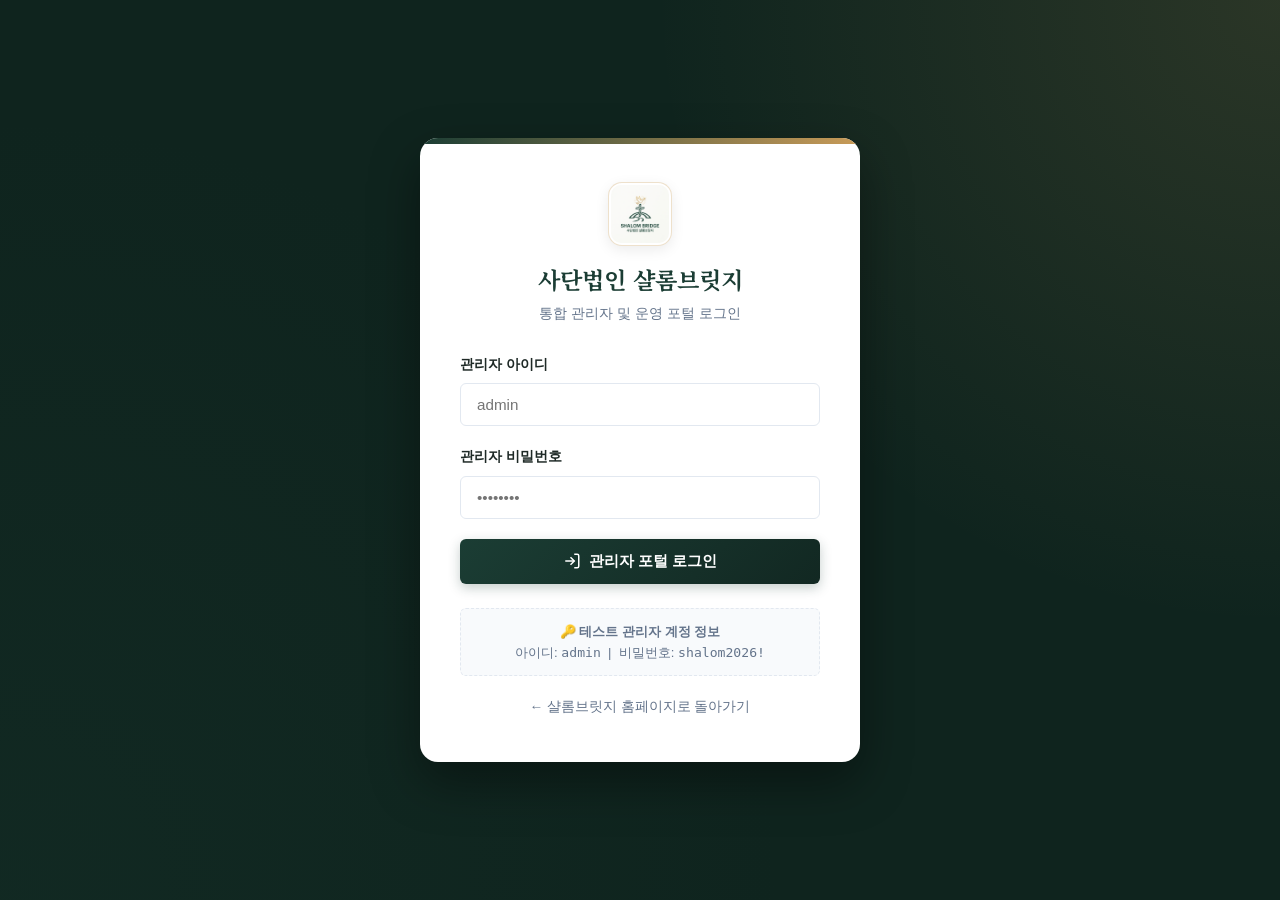
==== admin.html @ 012acdba "feat: 사단법인 샬롬브릿지 공식 웹사이트 및 관리자 포털 초기 릴리즈" ====
<!DOCTYPE html>
<html lang="ko">
<head>
  <meta charset="UTF-8">
  <meta name="viewport" content="width=device-width, initial-scale=1.0">
  <title>사단법인 샬롬브릿지 | 관리자 통합 운영 포털</title>
  <link rel="icon" type="image/png" href="assets/logo.png">
  <link rel="stylesheet" href="css/admin.css">
</head>
<body>

  <!-- ==========================================================================
       1. Admin Login Screen
       ========================================================================== -->
  <div class="admin-login-screen" id="admin-login-screen">
    <div class="login-box">
      <div class="login-logo">
        <img src="assets/logo.png" alt="샬롬브릿지">
      </div>
      <h2 class="login-title">사단법인 샬롬브릿지</h2>
      <p class="login-subtitle">통합 관리자 및 운영 포털 로그인</p>

      <form id="admin-login-form" class="login-form">
        <div class="admin-form-group">
          <label class="admin-label" for="admin-id">관리자 아이디</label>
          <input type="text" id="admin-id" class="admin-input" placeholder="admin" required autocomplete="username">
        </div>

        <div class="admin-form-group">
          <label class="admin-label" for="admin-pw">관리자 비밀번호</label>
          <input type="password" id="admin-pw" class="admin-input" placeholder="••••••••" required autocomplete="current-password">
        </div>

        <button type="submit" class="admin-btn admin-btn-primary">
          <svg width="18" height="18" viewBox="0 0 24 24" fill="none" stroke="currentColor" stroke-width="2"><path d="M15 3h4a2 2 0 0 1 2 2v14a2 2 0 0 1-2 2h-4"/><polyline points="10 17 15 12 10 7"/><line x1="15" y1="12" x2="3" y2="12"/></svg>
          관리자 포털 로그인
        </button>
      </form>

      <div class="login-credentials-hint">
        🔑 <strong>테스트 관리자 계정 정보</strong><br>
        아이디: <code>admin</code> &nbsp;|&nbsp; 비밀번호: <code>shalom2026!</code>
      </div>
      
      <div style="margin-top: 18px;">
        <a href="index.html" style="font-size: 0.85rem; color: #64748b; text-decoration: none;">← 샬롬브릿지 홈페이지로 돌아가기</a>
      </div>
    </div>
  </div>

  <!-- ==========================================================================
       2. Admin Dashboard Layout (Main View)
       ========================================================================== -->
  <div class="admin-layout" id="admin-layout">
    
    <!-- Sidebar -->
    <aside class="admin-sidebar">
      <div class="sidebar-brand">
        <img src="assets/logo.png" alt="샬롬브릿지" class="sidebar-logo">
        <div class="sidebar-brand-text">
          <h3>샬롬브릿지</h3>
          <span>ADMIN PORTAL</span>
        </div>
      </div>

      <nav class="sidebar-nav">
        <button class="sidebar-nav-btn active" data-tab="overview">
          <svg width="18" height="18" viewBox="0 0 24 24" fill="none" stroke="currentColor" stroke-width="2"><rect x="3" y="3" width="7" height="7"/><rect x="14" y="3" width="7" height="7"/><rect x="14" y="14" width="7" height="7"/><rect x="3" y="14" width="7" height="7"/></svg>
          통합 운영 현황
        </button>

        <button class="sidebar-nav-btn" data-tab="members">
          <svg width="18" height="18" viewBox="0 0 24 24" fill="none" stroke="currentColor" stroke-width="2"><path d="M17 21v-2a4 4 0 0 0-4-4H5a4 4 0 0 0-4 4v2"/><circle cx="9" cy="7" r="4"/><path d="M23 21v-2a4 4 0 0 0-3-3.87"/><path d="M16 3.13a4 4 0 0 1 0 7.75"/></svg>
          회원 가입 관리
        </button>

        <button class="sidebar-nav-btn" data-tab="applications">
          <svg width="18" height="18" viewBox="0 0 24 24" fill="none" stroke="currentColor" stroke-width="2"><path d="M14 2H6a2 2 0 0 0-2 2v16a2 2 0 0 0 2 2h12a2 2 0 0 0 2-2V8z"/><polyline points="14 2 14 8 20 8"/><line x1="16" y1="13" x2="8" y2="13"/><line x1="16" y1="17" x2="8" y2="17"/><polyline points="10 9 9 9 8 9"/></svg>
          긴급지원 & 상담 신청
        </button>

        <button class="sidebar-nav-btn" data-tab="donations">
          <svg width="18" height="18" viewBox="0 0 24 24" fill="none" stroke="currentColor" stroke-width="2"><path d="M19 14c1.49-1.46 3-3.21 3-5.5A5.5 5.5 0 0 0 16.5 3c-1.76 0-3 .5-4.5 2-1.5-1.5-2.74-2-4.5-2A5.5 5.5 0 0 0 2 8.5c0 2.3 1.5 4.05 3 5.5l7 7Z"/></svg>
          후원금 & 동역자 관리
        </button>

        <button class="sidebar-nav-btn" data-tab="template">
          <svg width="18" height="18" viewBox="0 0 24 24" fill="none" stroke="currentColor" stroke-width="2"><path d="M21 15a2 2 0 0 1-2 2H7l-4 4V5a2 2 0 0 1 2-2h14a2 2 0 0 1 2 2z"/></svg>
          자동 감사인사 서신 설정
        </button>
      </nav>

      <div class="sidebar-footer">
        <div class="sidebar-user">
          <div class="user-avatar">관</div>
          <div class="user-info">
            <h5>최고 관리자</h5>
            <span>admin@shalom.org</span>
          </div>
        </div>
        <button class="btn-logout" id="admin-logout-btn" title="로그아웃">
          <svg width="18" height="18" viewBox="0 0 24 24" fill="none" stroke="currentColor" stroke-width="2"><path d="M9 21H5a2 2 0 0 1-2-2V5a2 2 0 0 1 2-2h4"/><polyline points="16 17 21 12 16 7"/><line x1="21" y1="12" x2="9" y2="12"/></svg>
        </button>
      </div>
    </aside>

    <!-- Main Content Area -->
    <main class="admin-main">
      <div class="admin-header">
        <div class="admin-page-title">
          <h1 id="admin-title-h1">통합 운영 현황</h1>
          <p id="admin-title-p">샬롬브릿지의 회원, 긴급지원, 후원 지표를 한눈에 파악합니다.</p>
        </div>
        <div class="admin-header-actions">
          <a href="index.html" class="btn-site-link" target="_blank">
            <svg width="16" height="16" viewBox="0 0 24 24" fill="none" stroke="currentColor" stroke-width="2"><path d="M18 13v6a2 2 0 0 1-2 2H5a2 2 0 0 1-2-2V8a2 2 0 0 1 2-2h6"/><polyline points="15 3 21 3 21 9"/><line x1="10" y1="14" x2="21" y2="3"/></svg>
            홈페이지 바로가기
          </a>
        </div>
      </div>

      <!-- KPI Stats Grid -->
      <div class="admin-stats-grid">
        <div class="stat-kpi-card">
          <div class="kpi-icon-box green">
            <svg width="24" height="24" viewBox="0 0 24 24" fill="none" stroke="currentColor" stroke-width="2"><path d="M17 21v-2a4 4 0 0 0-4-4H5a4 4 0 0 0-4 4v2"/><circle cx="9" cy="7" r="4"/><path d="M23 21v-2a4 4 0 0 0-3-3.87"/><path d="M16 3.13a4 4 0 0 1 0 7.75"/></svg>
          </div>
          <div class="kpi-details">
            <h4>총 등록 회원수</h4>
            <div class="kpi-value" id="kpi-total-members">0명</div>
            <div class="kpi-sub">목회자/사모/PK/성도</div>
          </div>
        </div>

        <div class="stat-kpi-card">
          <div class="kpi-icon-box blue">
            <svg width="24" height="24" viewBox="0 0 24 24" fill="none" stroke="currentColor" stroke-width="2"><path d="M14 2H6a2 2 0 0 0-2 2v16a2 2 0 0 0 2 2h12a2 2 0 0 0 2-2V8z"/><polyline points="14 2 14 8 20 8"/><line x1="16" y1="13" x2="8" y2="13"/><line x1="16" y1="17" x2="8" y2="17"/></svg>
          </div>
          <div class="kpi-details">
            <h4>긴급지원·상담 접수</h4>
            <div class="kpi-value" id="kpi-total-apps">0건</div>
            <div class="kpi-sub">누적 신청 건수</div>
          </div>
        </div>

        <div class="stat-kpi-card">
          <div class="kpi-icon-box red">
            <svg width="24" height="24" viewBox="0 0 24 24" fill="none" stroke="currentColor" stroke-width="2"><path d="M22 12h-4l-3 9L9 3l-3 9H2"/></svg>
          </div>
          <div class="kpi-details">
            <h4>지원 확정 및 구호</h4>
            <div class="kpi-value" id="kpi-approved-apps">0건</div>
            <div class="kpi-sub">의료비·생계비 집행</div>
          </div>
        </div>

        <div class="stat-kpi-card">
          <div class="kpi-icon-box gold">
            <svg width="24" height="24" viewBox="0 0 24 24" fill="none" stroke="currentColor" stroke-width="2"><path d="M12 2v20M17 5H9.5a3.5 3.5 0 0 0 0 7h5a3.5 3.5 0 0 1 0 7H6"/></svg>
          </div>
          <div class="kpi-details">
            <h4>총 후원 약정액</h4>
            <div class="kpi-value" id="kpi-monthly-donations">0원</div>
            <div class="kpi-sub">정기 & 일시 동역 기금</div>
          </div>
        </div>
      </div>

      <!-- ======================================================================
           Tab 1: Overview
           ====================================================================== -->
      <div class="admin-tab-panel active" id="tab-overview">
        <div style="display:grid; grid-template-columns: 1fr 1fr; gap: 24px;">
          
          <!-- Recent Members -->
          <div class="admin-card">
            <div class="admin-card-header">
              <h3 class="admin-card-title">최근 가입 회원</h3>
            </div>
            <div class="data-table-container">
              <table class="admin-table">
                <thead>
                  <tr>
                    <th>이름</th>
                    <th>구분</th>
                    <th>소속</th>
                    <th>가입일</th>
                  </tr>
                </thead>
                <tbody id="overview-recent-members"></tbody>
              </table>
            </div>
          </div>

          <!-- Recent Applications -->
          <div class="admin-card">
            <div class="admin-card-header">
              <h3 class="admin-card-title">최근 긴급지원 및 상담 신청</h3>
            </div>
            <div class="data-table-container">
              <table class="admin-table">
                <thead>
                  <tr>
                    <th>신청자</th>
                    <th>신청 분야</th>
                    <th>상태</th>
                    <th>접수일</th>
                  </tr>
                </thead>
                <tbody id="overview-recent-apps"></tbody>
              </table>
            </div>
          </div>

        </div>
      </div>

      <!-- ======================================================================
           Tab 2: Members Management
           ====================================================================== -->
      <div class="admin-tab-panel" id="tab-members">
        <div class="admin-card">
          <div class="admin-card-header">
            <h3 class="admin-card-title">등록 회원 전체 목록</h3>
            <div class="table-toolbar">
              <select id="member-role-filter" class="filter-select">
                <option value="all">전체 회원 구분</option>
                <option value="pastor">목사 / 목회자</option>
                <option value="spouse">사모</option>
                <option value="pk">PK 자녀</option>
                <option value="missionary">선교사</option>
                <option value="donor">후원 성도</option>
              </select>
              <input type="text" id="member-search-input" class="search-input" placeholder="이름, 교회, 이메일 검색...">
            </div>
          </div>
          <div class="data-table-container">
            <table class="admin-table">
              <thead>
                <tr>
                  <th>번호</th>
                  <th>성명</th>
                  <th>회원 구분</th>
                  <th>소속 교단/교회</th>
                  <th>연락처</th>
                  <th>이메일</th>
                  <th>가입일시</th>
                  <th>관리</th>
                </tr>
              </thead>
              <tbody id="members-table-body"></tbody>
            </table>
          </div>
        </div>
      </div>

      <!-- ======================================================================
           Tab 3: Applications Management
           ====================================================================== -->
      <div class="admin-tab-panel" id="tab-applications">
        <div class="admin-card">
          <div class="admin-card-header">
            <h3 class="admin-card-title">긴급 의료비 & 전문 상담 신청 접수처</h3>
          </div>
          <div class="data-table-container">
            <table class="admin-table">
              <thead>
                <tr>
                  <th>접수번호</th>
                  <th>신청자</th>
                  <th>지원 분야</th>
                  <th>소속</th>
                  <th>연락처</th>
                  <th>신청 내용 요약</th>
                  <th>진행 상태</th>
                  <th>신청일</th>
                  <th>상태 변경</th>
                </tr>
              </thead>
              <tbody id="applications-table-body"></tbody>
            </table>
          </div>
        </div>
      </div>

      <!-- ======================================================================
           Tab 4: Donations Management
           ====================================================================== -->
      <div class="admin-tab-panel" id="tab-donations">
        <div class="admin-card">
          <div class="admin-card-header">
            <h3 class="admin-card-title">후원금 및 동역자 명단</h3>
          </div>
          <div class="data-table-container">
            <table class="admin-table">
              <thead>
                <tr>
                  <th>후원번호</th>
                  <th>후원자명</th>
                  <th>후원 유형</th>
                  <th>약정 금액</th>
                  <th>지정 사역</th>
                  <th>연락처</th>
                  <th>기부금영수증</th>
                  <th>약정일</th>
                </tr>
              </thead>
              <tbody id="donations-table-body"></tbody>
            </table>
          </div>
        </div>
      </div>

      <!-- ======================================================================
           Tab 5: Welcome Message Template Settings
           ====================================================================== -->
      <div class="admin-tab-panel" id="tab-template">
        <div class="admin-card">
          <div class="admin-card-header">
            <h3 class="admin-card-title">회원가입 자동 감사인사 서신 템플릿</h3>
          </div>
          <div class="template-card-body">
            <p style="font-size: 0.9rem; color: var(--admin-text-muted); margin-bottom: 12px;">
              신규 회원이 가입을 완료하면 화면에 즉시 팝업되는 감사의 축복 서신 문구입니다. 아래 치환 태그를 클릭하여 삽입할 수 있습니다.
            </p>

            <div class="template-tags-hint">
              <span class="template-tag" onclick="document.getElementById('welcome-template-textarea').value += ' {이름} '">➕ {이름} (회원 성명)</span>
              <span class="template-tag" onclick="document.getElementById('welcome-template-textarea').value += ' {소속} '">➕ {소속} (교회/단체명)</span>
            </div>

            <textarea id="welcome-template-textarea" class="template-textarea"></textarea>

            <div style="display: flex; justify-content: flex-end;">
              <button class="admin-btn admin-btn-primary" id="save-template-btn" style="width: auto; padding: 12px 28px;">
                <svg width="18" height="18" viewBox="0 0 24 24" fill="none" stroke="currentColor" stroke-width="2"><path d="M19 21H5a2 2 0 0 1-2-2V5a2 2 0 0 1 2-2h11l5 5v11a2 2 0 0 1-2 2z"/><polyline points="17 21 17 13 7 13 7 21"/><polyline points="7 3 7 8 15 8"/></svg>
                템플릿 저장하기
              </button>
            </div>
          </div>
        </div>
      </div>

    </main>
  </div>

  <script src="js/admin.js"></script>
</body>
</html>
---- css/admin.css ----
/* ==========================================================================
   사단법인 샬롬브릿지 - Admin Dashboard Stylesheet
   Clean, Modern, Intuitive & Professional Management Portal
   ========================================================================== */

@import url('https://fonts.googleapis.com/css2?family=Noto+Serif+KR:wght@400;600;700&family=Pretendard:wght@300;400;500;600;700;800&family=Outfit:wght@400;500;600;700&display=swap');

:root {
  --admin-primary: #1b3d34;
  --admin-primary-dark: #122822;
  --admin-primary-light: #2d5a4d;
  --admin-accent-gold: #c89b58;
  --admin-accent-gold-light: #dfb778;
  
  --admin-bg-body: #f4f6f8;
  --admin-bg-card: #ffffff;
  --admin-bg-sidebar: #0f241e;
  
  --admin-text-main: #1e2926;
  --admin-text-muted: #64748b;
  --admin-text-light: #ffffff;
  
  --admin-border: #e2e8f0;
  --admin-border-focus: #c89b58;
  
  --admin-success: #10b981;
  --admin-warning: #f59e0b;
  --admin-danger: #ef4444;
  --admin-info: #3b82f6;

  --admin-radius-sm: 6px;
  --admin-radius-md: 12px;
  --admin-radius-lg: 18px;
  --admin-radius-full: 9999px;

  --admin-shadow-sm: 0 1px 3px rgba(0,0,0,0.06);
  --admin-shadow-md: 0 4px 14px rgba(0,0,0,0.08);
  --admin-shadow-lg: 0 12px 30px rgba(0,0,0,0.12);
}

*, *::before, *::after {
  box-sizing: border-box;
  margin: 0;
  padding: 0;
}

body {
  font-family: 'Pretendard', -apple-system, BlinkMacSystemFont, sans-serif;
  background-color: var(--admin-bg-body);
  color: var(--admin-text-main);
  line-height: 1.5;
  -webkit-font-smoothing: antialiased;
}

/* ==========================================================================
   Admin Login Screen
   ========================================================================== */
.admin-login-screen {
  min-height: 100vh;
  display: flex;
  align-items: center;
  justify-content: center;
  padding: 24px;
  background: radial-gradient(circle at top right, rgba(200, 155, 88, 0.15), transparent 40%),
              radial-gradient(circle at bottom left, rgba(27, 61, 52, 0.2), transparent 50%),
              #0f241e;
}

.login-box {
  background: #ffffff;
  border-radius: var(--admin-radius-lg);
  padding: 44px 40px;
  width: 100%;
  max-width: 440px;
  box-shadow: 0 20px 50px rgba(0, 0, 0, 0.4);
  text-align: center;
  position: relative;
  overflow: hidden;
}

.login-box::before {
  content: '';
  position: absolute;
  top: 0;
  left: 0;
  right: 0;
  height: 6px;
  background: linear-gradient(90deg, var(--admin-primary) 0%, var(--admin-accent-gold) 100%);
}

.login-logo {
  width: 64px;
  height: 64px;
  border-radius: 14px;
  margin: 0 auto 16px;
  box-shadow: var(--admin-shadow-md);
  border: 1.5px solid rgba(200, 155, 88, 0.3);
  padding: 2px;
  background: #ffffff;
}

.login-logo img {
  width: 100%;
  height: 100%;
  object-fit: cover;
  border-radius: 10px;
}

.login-title {
  font-family: 'Noto Serif KR', serif;
  font-size: 1.45rem;
  font-weight: 700;
  color: var(--admin-primary);
  margin-bottom: 6px;
}

.login-subtitle {
  font-size: 0.88rem;
  color: var(--admin-text-muted);
  margin-bottom: 30px;
}

.login-form {
  text-align: left;
}

.admin-form-group {
  margin-bottom: 20px;
}

.admin-label {
  display: block;
  font-size: 0.88rem;
  font-weight: 600;
  color: var(--admin-text-main);
  margin-bottom: 8px;
}

.admin-input {
  width: 100%;
  padding: 12px 16px;
  border-radius: var(--admin-radius-sm);
  border: 1.5px solid var(--admin-border);
  font-size: 0.95rem;
  transition: all 0.2s;
  background-color: #ffffff;
  outline: none;
}

.admin-input:focus {
  border-color: var(--admin-accent-gold);
  box-shadow: 0 0 0 3px rgba(200, 155, 88, 0.15);
}

.admin-btn {
  display: inline-flex;
  align-items: center;
  justify-content: center;
  gap: 8px;
  padding: 12px 20px;
  border-radius: var(--admin-radius-sm);
  font-weight: 600;
  font-size: 0.95rem;
  border: none;
  cursor: pointer;
  transition: all 0.2s;
  text-decoration: none;
}

.admin-btn-primary {
  background: linear-gradient(135deg, var(--admin-primary) 0%, var(--admin-primary-dark) 100%);
  color: #ffffff;
  box-shadow: 0 4px 12px rgba(27, 61, 52, 0.25);
  width: 100%;
}

.admin-btn-primary:hover {
  transform: translateY(-1px);
  box-shadow: 0 6px 16px rgba(27, 61, 52, 0.35);
}

.login-credentials-hint {
  margin-top: 24px;
  padding: 12px 16px;
  background-color: #f8fafc;
  border-radius: var(--admin-radius-sm);
  font-size: 0.82rem;
  color: var(--admin-text-muted);
  line-height: 1.6;
  border: 1px dashed var(--admin-border);
  text-align: center;
}

/* ==========================================================================
   Admin Layout (Sidebar + Main)
   ========================================================================== */
.admin-layout {
  display: none;
  min-height: 100vh;
  grid-template-columns: 260px 1fr;
}

.admin-layout.active {
  display: grid;
}

/* Sidebar */
.admin-sidebar {
  background-color: var(--admin-bg-sidebar);
  color: #ffffff;
  display: flex;
  flex-direction: column;
  height: 100vh;
  position: sticky;
  top: 0;
  border-right: 1px solid rgba(255, 255, 255, 0.08);
}

.sidebar-brand {
  padding: 24px 20px;
  display: flex;
  align-items: center;
  gap: 12px;
  border-bottom: 1px solid rgba(255, 255, 255, 0.08);
}

.sidebar-logo {
  width: 40px;
  height: 40px;
  border-radius: 10px;
  object-fit: cover;
  border: 1px solid rgba(200, 155, 88, 0.4);
}

.sidebar-brand-text h3 {
  font-family: 'Noto Serif KR', serif;
  font-size: 1.05rem;
  font-weight: 700;
  color: #ffffff;
}

.sidebar-brand-text span {
  font-size: 0.72rem;
  color: var(--admin-accent-gold);
  letter-spacing: 0.05em;
}

.sidebar-nav {
  padding: 24px 12px;
  display: flex;
  flex-direction: column;
  gap: 6px;
  flex-grow: 1;
}

.sidebar-nav-btn {
  display: flex;
  align-items: center;
  gap: 12px;
  padding: 12px 16px;
  border-radius: var(--admin-radius-sm);
  color: rgba(255, 255, 255, 0.7);
  background: transparent;
  font-size: 0.94rem;
  font-weight: 500;
  text-align: left;
  transition: all 0.2s;
  border: none;
  cursor: pointer;
  width: 100%;
}

.sidebar-nav-btn svg {
  color: rgba(255, 255, 255, 0.5);
  transition: color 0.2s;
}

.sidebar-nav-btn:hover {
  background: rgba(255, 255, 255, 0.06);
  color: #ffffff;
}

.sidebar-nav-btn:hover svg {
  color: var(--admin-accent-gold);
}

.sidebar-nav-btn.active {
  background: linear-gradient(135deg, rgba(200, 155, 88, 0.2) 0%, rgba(27, 61, 52, 0.4) 100%);
  color: #ffffff;
  font-weight: 700;
  border-left: 3px solid var(--admin-accent-gold);
}

.sidebar-nav-btn.active svg {
  color: var(--admin-accent-gold);
}

.sidebar-footer {
  padding: 20px 16px;
  border-top: 1px solid rgba(255, 255, 255, 0.08);
  display: flex;
  align-items: center;
  justify-content: space-between;
}

.sidebar-user {
  display: flex;
  align-items: center;
  gap: 10px;
}

.user-avatar {
  width: 36px;
  height: 36px;
  border-radius: 50%;
  background-color: var(--admin-accent-gold);
  color: #ffffff;
  display: flex;
  align-items: center;
  justify-content: center;
  font-weight: 700;
  font-size: 0.9rem;
}

.user-info h5 {
  font-size: 0.88rem;
  color: #ffffff;
}

.user-info span {
  font-size: 0.75rem;
  color: rgba(255, 255, 255, 0.5);
}

.btn-logout {
  background: none;
  border: none;
  color: rgba(255, 255, 255, 0.5);
  cursor: pointer;
  padding: 6px;
  border-radius: 4px;
  transition: color 0.2s;
}

.btn-logout:hover {
  color: #ef4444;
}

/* Main Content */
.admin-main {
  padding: 32px 40px;
  overflow-y: auto;
}

.admin-header {
  display: flex;
  align-items: center;
  justify-content: space-between;
  margin-bottom: 32px;
}

.admin-page-title h1 {
  font-family: 'Noto Serif KR', serif;
  font-size: 1.85rem;
  font-weight: 700;
  color: var(--admin-primary);
  margin-bottom: 4px;
}

.admin-page-title p {
  font-size: 0.92rem;
  color: var(--admin-text-muted);
}

.admin-header-actions {
  display: flex;
  align-items: center;
  gap: 12px;
}

.btn-site-link {
  display: inline-flex;
  align-items: center;
  gap: 8px;
  padding: 10px 18px;
  border-radius: var(--admin-radius-sm);
  background-color: #ffffff;
  border: 1px solid var(--admin-border);
  color: var(--admin-primary);
  font-size: 0.88rem;
  font-weight: 600;
  text-decoration: none;
  box-shadow: var(--admin-shadow-sm);
  transition: all 0.2s;
}

.btn-site-link:hover {
  border-color: var(--admin-primary);
  background-color: #f8fafc;
}

/* ==========================================================================
   KPI Stats Grid
   ========================================================================== */
.admin-stats-grid {
  display: grid;
  grid-template-columns: repeat(4, 1fr);
  gap: 20px;
  margin-bottom: 36px;
}

.stat-kpi-card {
  background: var(--admin-bg-card);
  border-radius: var(--admin-radius-md);
  padding: 24px 20px;
  border: 1px solid var(--admin-border);
  box-shadow: var(--admin-shadow-sm);
  display: flex;
  align-items: center;
  gap: 16px;
}

.kpi-icon-box {
  width: 52px;
  height: 52px;
  border-radius: var(--admin-radius-md);
  display: flex;
  align-items: center;
  justify-content: center;
  font-size: 1.4rem;
  flex-shrink: 0;
}

.kpi-icon-box.green { background: #eaf5f1; color: var(--admin-primary); }
.kpi-icon-box.gold { background: #fcf6eb; color: var(--admin-accent-gold); }
.kpi-icon-box.blue { background: #eff6ff; color: var(--admin-info); }
.kpi-icon-box.red { background: #fef2f2; color: var(--admin-danger); }

.kpi-details h4 {
  font-size: 0.85rem;
  color: var(--admin-text-muted);
  font-weight: 500;
  margin-bottom: 4px;
}

.kpi-value {
  font-family: 'Outfit', sans-serif;
  font-size: 1.7rem;
  font-weight: 700;
  color: var(--admin-text-main);
  line-height: 1.2;
}

.kpi-sub {
  font-size: 0.78rem;
  color: var(--admin-text-muted);
  margin-top: 4px;
}

/* ==========================================================================
   Tab Content Panels & Data Tables
   ========================================================================== */
.admin-tab-panel {
  display: none;
}

.admin-tab-panel.active {
  display: block;
}

.admin-card {
  background: var(--admin-bg-card);
  border-radius: var(--admin-radius-md);
  border: 1px solid var(--admin-border);
  box-shadow: var(--admin-shadow-sm);
  overflow: hidden;
  margin-bottom: 30px;
}

.admin-card-header {
  padding: 20px 24px;
  border-bottom: 1px solid var(--admin-border);
  display: flex;
  align-items: center;
  justify-content: space-between;
  flex-wrap: wrap;
  gap: 16px;
}

.admin-card-title {
  font-family: 'Noto Serif KR', serif;
  font-size: 1.15rem;
  font-weight: 700;
  color: var(--admin-primary);
}

.table-toolbar {
  display: flex;
  align-items: center;
  gap: 12px;
}

.search-input {
  padding: 8px 14px;
  border-radius: var(--admin-radius-sm);
  border: 1px solid var(--admin-border);
  font-size: 0.88rem;
  width: 220px;
  outline: none;
}

.search-input:focus {
  border-color: var(--admin-accent-gold);
}

.filter-select {
  padding: 8px 12px;
  border-radius: var(--admin-radius-sm);
  border: 1px solid var(--admin-border);
  font-size: 0.88rem;
  background-color: #ffffff;
  outline: none;
}

.data-table-container {
  overflow-x: auto;
}

.admin-table {
  width: 100%;
  border-collapse: collapse;
  text-align: left;
  font-size: 0.9rem;
}

.admin-table th {
  background-color: #f8fafc;
  padding: 14px 20px;
  font-weight: 600;
  color: var(--admin-text-muted);
  border-bottom: 1px solid var(--admin-border);
  white-space: nowrap;
}

.admin-table td {
  padding: 16px 20px;
  border-bottom: 1px solid var(--admin-border);
  color: var(--admin-text-main);
  vertical-align: middle;
}

.admin-table tbody tr:hover {
  background-color: #fcfbf9;
}

/* Status Badges */
.badge-status {
  display: inline-block;
  padding: 4px 10px;
  border-radius: var(--admin-radius-full);
  font-size: 0.78rem;
  font-weight: 600;
  white-space: nowrap;
}

.badge-status.pending { background-color: #fef3c7; color: #92400e; }
.badge-status.reviewing { background-color: #e0f2fe; color: #075985; }
.badge-status.approved { background-color: #dcfce7; color: #166534; }
.badge-status.completed { background-color: #f1f5f9; color: #475569; }

.badge-role {
  display: inline-block;
  padding: 4px 10px;
  border-radius: var(--admin-radius-sm);
  font-size: 0.78rem;
  font-weight: 600;
  background-color: #f1f5f9;
  color: #334155;
}

.badge-role.pastor { background-color: #eaf5f1; color: #1b3d34; }
.badge-role.spouse { background-color: #fdf2f8; color: #9d174d; }
.badge-role.pk { background-color: #fef6ee; color: #b45309; }
.badge-role.missionary { background-color: #ecfeff; color: #155e75; }
.badge-role.donor { background-color: #fcf6eb; color: #92400e; }

/* Action Buttons inside Table */
.btn-action-sm {
  padding: 6px 12px;
  border-radius: var(--admin-radius-sm);
  font-size: 0.8rem;
  font-weight: 600;
  border: 1px solid var(--admin-border);
  background: #ffffff;
  cursor: pointer;
  transition: all 0.2s;
}

.btn-action-sm:hover {
  background: var(--admin-primary);
  color: #ffffff;
  border-color: var(--admin-primary);
}

/* Template Settings Card */
.template-card-body {
  padding: 28px 24px;
}

.template-textarea {
  width: 100%;
  min-height: 180px;
  padding: 16px;
  border-radius: var(--admin-radius-sm);
  border: 1.5px solid var(--admin-border);
  font-size: 0.95rem;
  line-height: 1.7;
  outline: none;
  font-family: inherit;
  margin-bottom: 16px;
}

.template-textarea:focus {
  border-color: var(--admin-accent-gold);
}

.template-tags-hint {
  display: flex;
  gap: 8px;
  margin-bottom: 20px;
  flex-wrap: wrap;
}

.template-tag {
  background: #f1f5f9;
  padding: 4px 10px;
  border-radius: var(--admin-radius-sm);
  font-size: 0.8rem;
  color: var(--admin-text-muted);
  cursor: pointer;
}

.template-tag:hover {
  background: #e2e8f0;
}

/* ==========================================================================
   Responsive
   ========================================================================== */
@media (max-width: 1024px) {
  .admin-layout {
    grid-template-columns: 1fr;
  }
  .admin-sidebar {
    display: none;
  }
  .admin-stats-grid {
    grid-template-columns: repeat(2, 1fr);
  }
}

@media (max-width: 640px) {
  .admin-main {
    padding: 20px 16px;
  }
  .admin-stats-grid {
    grid-template-columns: 1fr;
  }
}
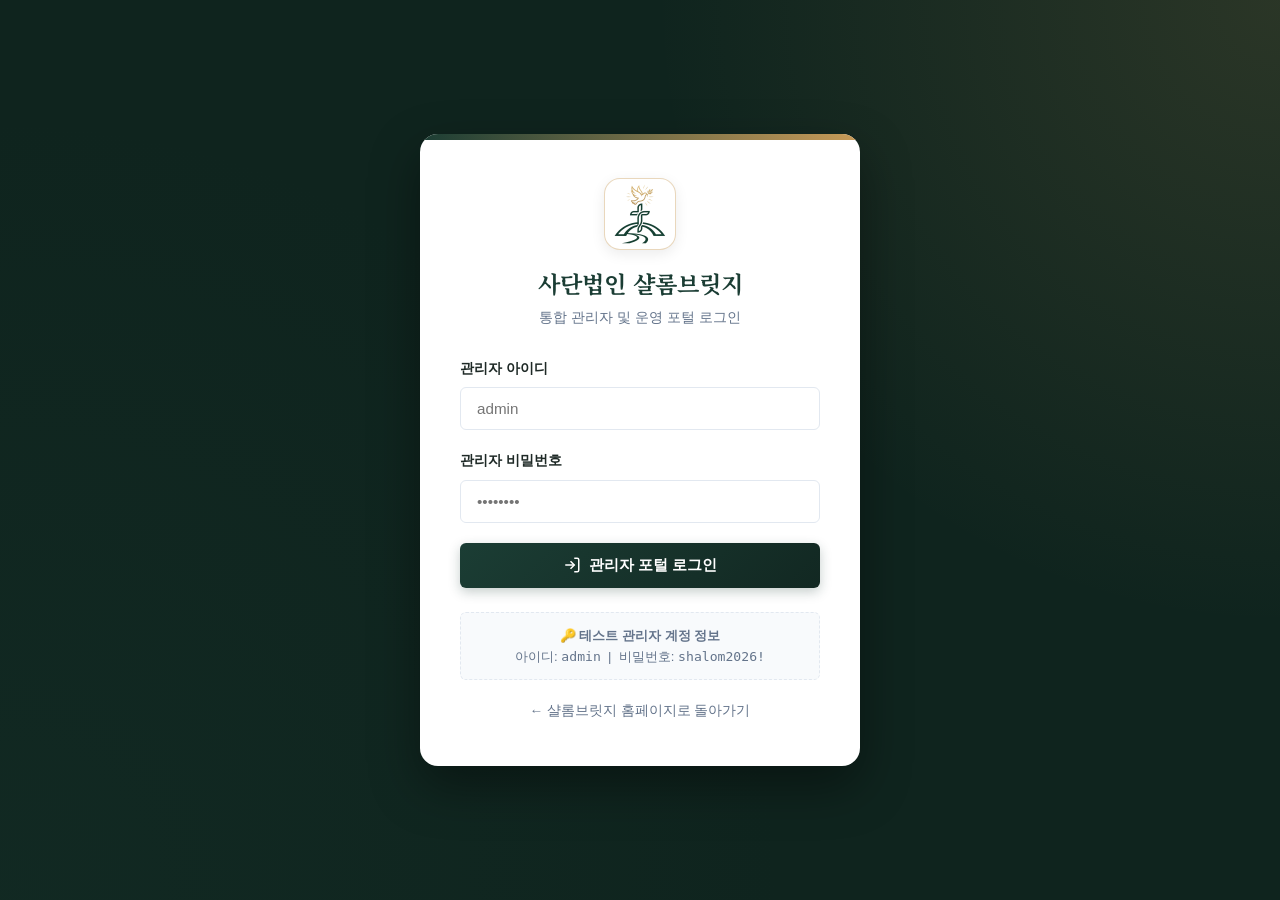
==== commit 38441476: "fix: 헤더, 푸터, 모달 및 관리자 포털 로고 심볼 엠블럼 크기 대폭 확대 및 선명도 개선" ====
--- a/admin.html
+++ b/admin.html
@@ -15,7 +15,7 @@
   <div class="admin-login-screen" id="admin-login-screen">
     <div class="login-box">
       <div class="login-logo">
-        <img src="assets/logo.png" alt="샬롬브릿지">
+        <img src="assets/logo-emblem.png" alt="샬롬브릿지">
       </div>
       <h2 class="login-title">사단법인 샬롬브릿지</h2>
       <p class="login-subtitle">통합 관리자 및 운영 포털 로그인</p>
@@ -56,7 +56,7 @@
     <!-- Sidebar -->
     <aside class="admin-sidebar">
       <div class="sidebar-brand">
-        <img src="assets/logo.png" alt="샬롬브릿지" class="sidebar-logo">
+        <img src="assets/logo-emblem.png" alt="샬롬브릿지" class="sidebar-logo">
         <div class="sidebar-brand-text">
           <h3>샬롬브릿지</h3>
           <span>ADMIN PORTAL</span>
--- a/css/admin.css
+++ b/css/admin.css
@@ -89,21 +89,21 @@
 }
 
 .login-logo {
-  width: 64px;
-  height: 64px;
-  border-radius: 14px;
+  width: 72px;
+  height: 72px;
+  border-radius: 16px;
   margin: 0 auto 16px;
   box-shadow: var(--admin-shadow-md);
-  border: 1.5px solid rgba(200, 155, 88, 0.3);
-  padding: 2px;
+  border: 1.5px solid rgba(200, 155, 88, 0.4);
+  padding: 3px;
   background: #ffffff;
 }
 
 .login-logo img {
   width: 100%;
   height: 100%;
-  object-fit: cover;
-  border-radius: 10px;
+  object-fit: contain;
+  border-radius: 12px;
 }
 
 .login-title {
@@ -225,10 +225,12 @@
 }
 
 .sidebar-logo {
-  width: 40px;
-  height: 40px;
+  width: 44px;
+  height: 44px;
   border-radius: 10px;
-  object-fit: cover;
+  object-fit: contain;
+  background: #ffffff;
+  padding: 2px;
   border: 1px solid rgba(200, 155, 88, 0.4);
 }
 
